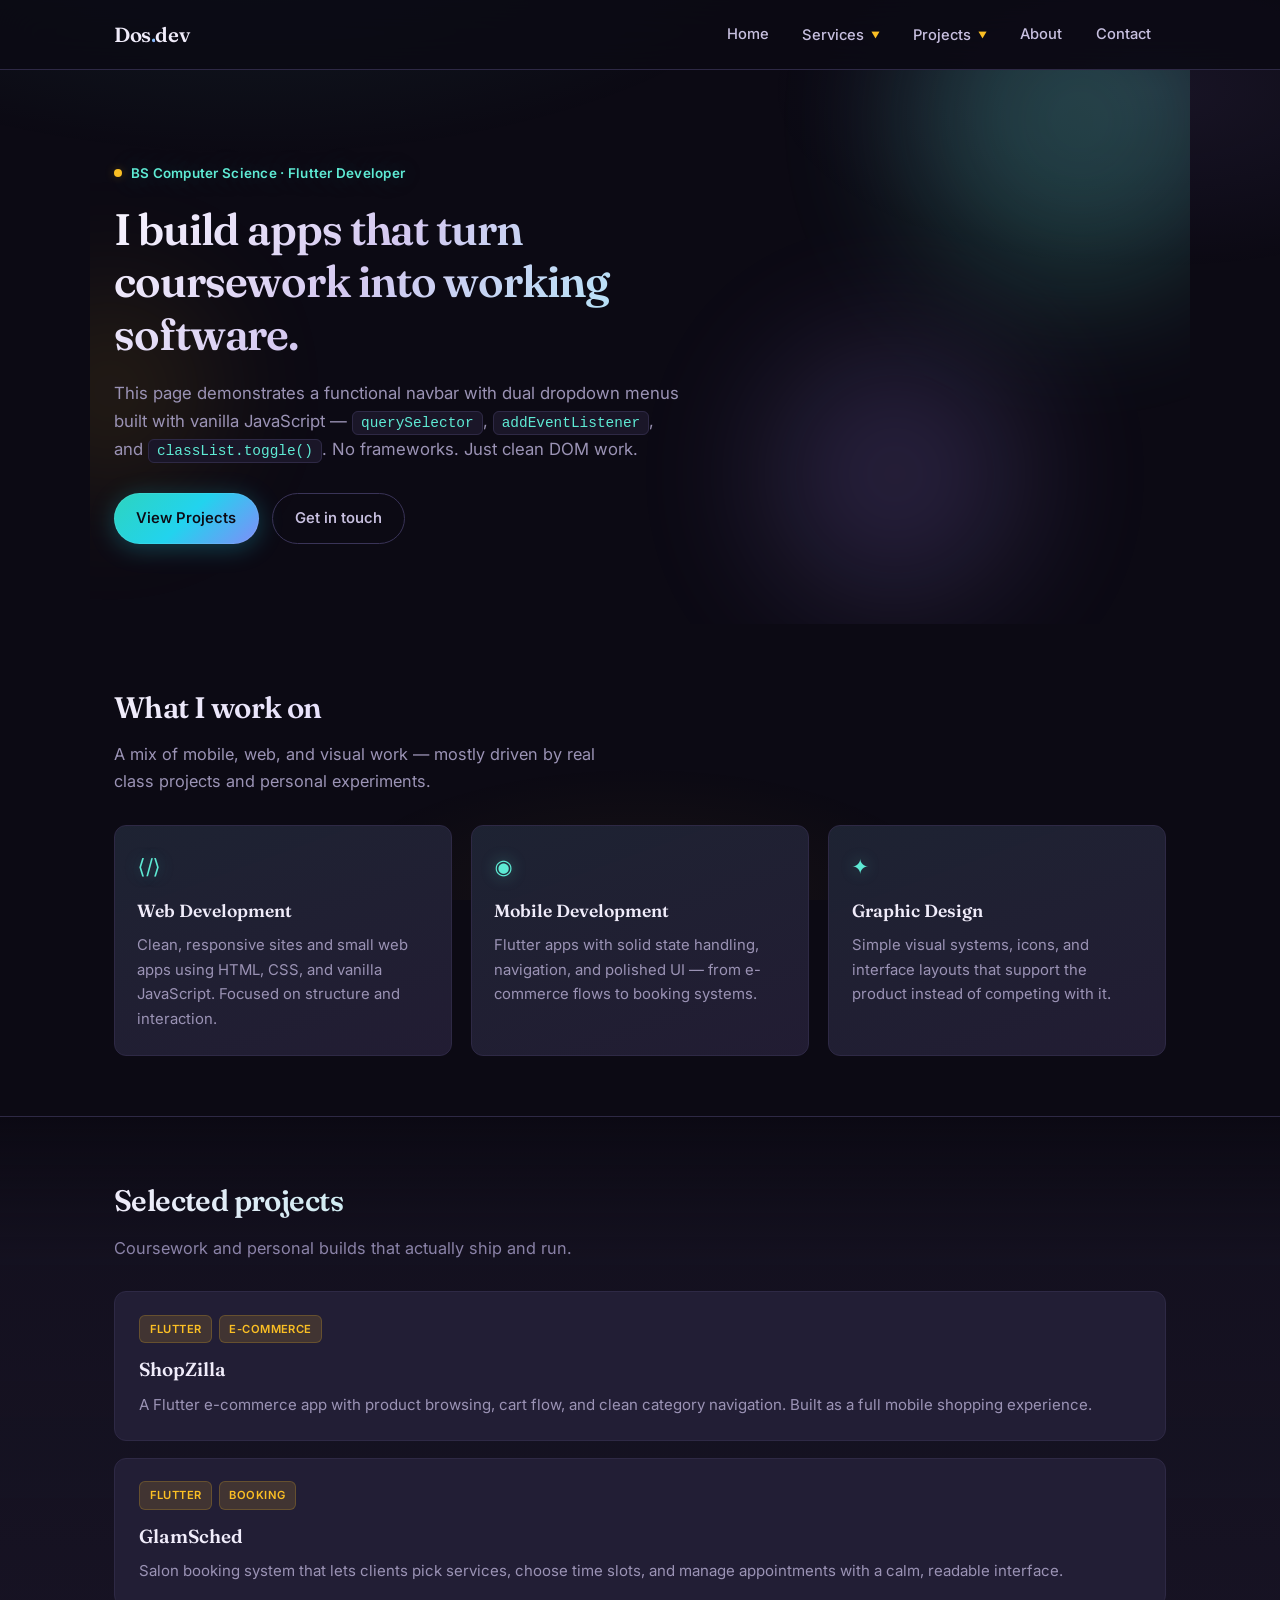
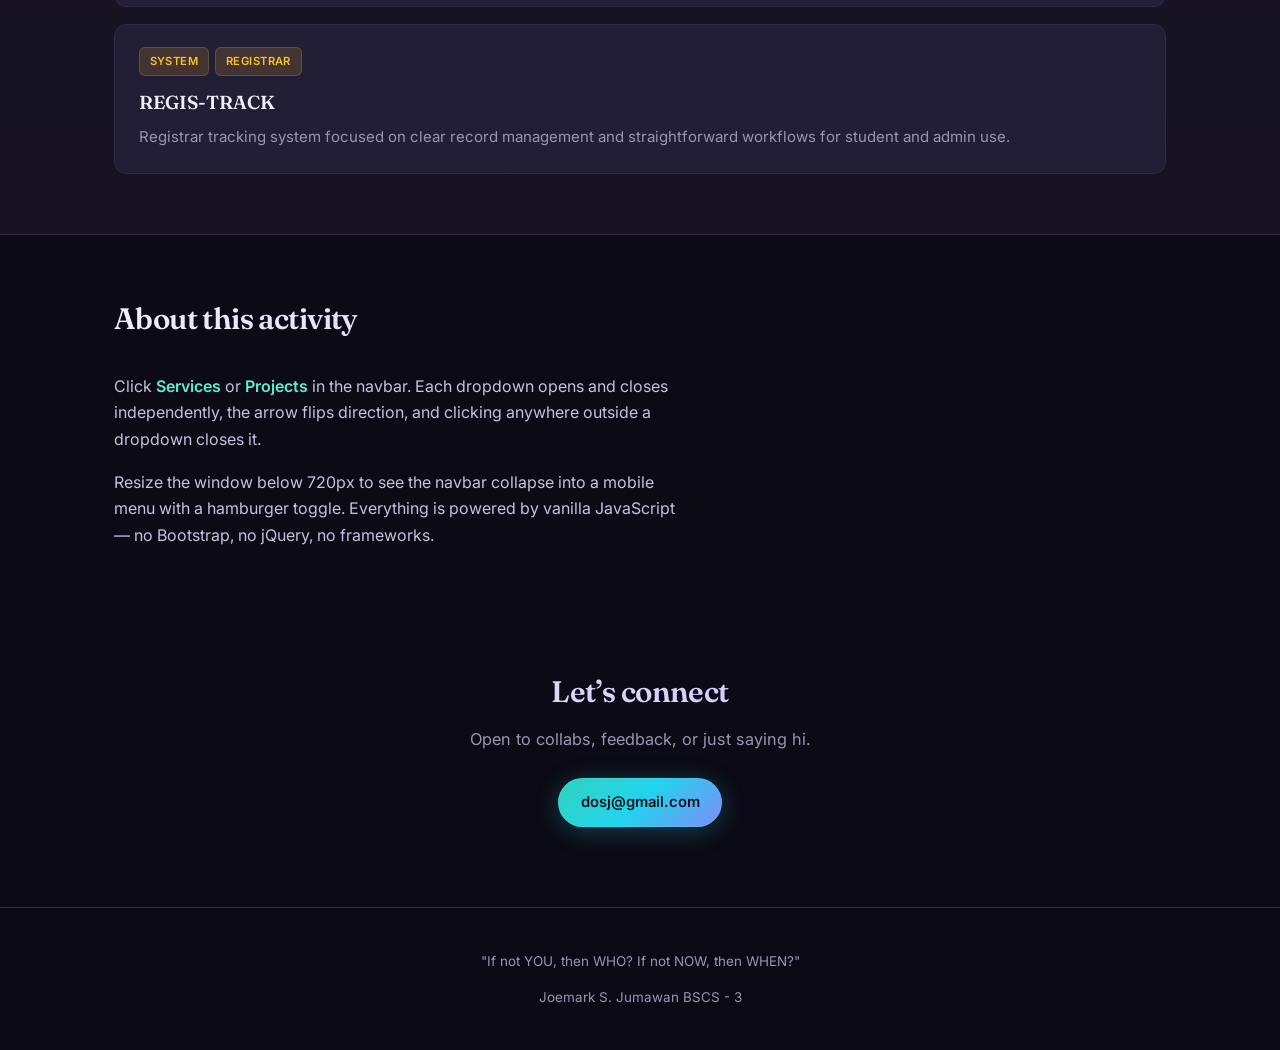
==== index.html @ f6618070 "Add files via upload" ====
<!DOCTYPE html>
<html lang="en">
<head>
  <meta charset="UTF-8" />
  <meta name="viewport" content="width=device-width, initial-scale=1.0" />
  <title>Dos Jumawan — Portfolio</title>
  <link rel="preconnect" href="https://fonts.googleapis.com" />
  <link rel="preconnect" href="https://fonts.gstatic.com" crossorigin />
  <link href="https://fonts.googleapis.com/css2?family=Fraunces:opsz,wght@9..144,500;9..144,600;9..144,700&family=Inter:wght@400;500;600&display=swap" rel="stylesheet" />
  <link rel="stylesheet" href="style.css" />
</head>
<body>
  <div class="bg-glow" aria-hidden="true"></div>

  <header class="site-header">
    <nav class="navbar" id="navbar">
      <a href="#home" class="brand">Dos<span class="brand-dot">.</span>dev</a>

      <button class="menu-toggle" id="menuToggle" aria-label="Toggle navigation" aria-expanded="false">
        <span></span>
        <span></span>
        <span></span>
      </button>

      <ul class="nav-list" id="navList">
        <li class="nav-item"><a href="#home">Home</a></li>

        <li class="dropdown">
          <button id="servicesBtn" class="dropdown-toggle" aria-haspopup="true" aria-expanded="false">
            Services <span class="arrow" aria-hidden="true">▼</span>
          </button>
          <ul id="servicesMenu" class="dropdown-menu">
            <li><a href="#web-dev">Web Development</a></li>
            <li><a href="#mobile-dev">Mobile Development</a></li>
            <li><a href="#design">Graphic Design</a></li>
          </ul>
        </li>

        <li class="dropdown">
          <button id="projectsBtn" class="dropdown-toggle" aria-haspopup="true" aria-expanded="false">
            Projects <span class="arrow" aria-hidden="true">▼</span>
          </button>
          <ul id="projectsMenu" class="dropdown-menu">
            <li><a href="#shopzilla">ShopZilla — Flutter E-commerce</a></li>
            <li><a href="#glamsched">GlamSched — Salon Booking</a></li>
            <li><a href="#regis-track">REGIS-TRACK — Registrar System</a></li>
          </ul>
        </li>

        <li class="nav-item"><a href="#about">About</a></li>
        <li class="nav-item"><a href="#contact">Contact</a></li>
      </ul>
    </nav>
  </header>

  <main>
    <section id="home" class="hero">
      <div class="hero-inner">
        <p class="eyebrow">BS Computer Science · Flutter Developer</p>
        <h1>I build apps that turn coursework into working software.</h1>
        <p class="hero-sub">
          This page demonstrates a functional navbar with dual dropdown menus built with
          vanilla JavaScript — <code>querySelector</code>, <code>addEventListener</code>,
          and <code>classList.toggle()</code>. No frameworks. Just clean DOM work.
        </p>
        <div class="hero-actions">
          <a href="#projects" class="btn btn-primary">View Projects</a>
          <a href="#contact" class="btn btn-ghost">Get in touch</a>
        </div>
      </div>
      <div class="hero-orbs" aria-hidden="true">
        <div class="orb orb-1"></div>
        <div class="orb orb-2"></div>
        <div class="orb orb-3"></div>
      </div>
    </section>

    <section id="services" class="section">
      <div class="section-header">
        <h2>What I work on</h2>
        <p class="section-lead">A mix of mobile, web, and visual work — mostly driven by real class projects and personal experiments.</p>
      </div>
      <div class="cards">
        <article class="card" id="web-dev">
          <div class="card-icon">⟨/⟩</div>
          <h3>Web Development</h3>
          <p>Clean, responsive sites and small web apps using HTML, CSS, and vanilla JavaScript. Focused on structure and interaction.</p>
        </article>
        <article class="card" id="mobile-dev">
          <div class="card-icon">◉</div>
          <h3>Mobile Development</h3>
          <p>Flutter apps with solid state handling, navigation, and polished UI — from e-commerce flows to booking systems.</p>
        </article>
        <article class="card" id="design">
          <div class="card-icon">✦</div>
          <h3>Graphic Design</h3>
          <p>Simple visual systems, icons, and interface layouts that support the product instead of competing with it.</p>
        </article>
      </div>
    </section>

    <section id="projects" class="section section-alt">
      <div class="section-header">
        <h2>Selected projects</h2>
        <p class="section-lead">Coursework and personal builds that actually ship and run.</p>
      </div>
      <div class="project-list">
        <article class="project" id="shopzilla">
          <div class="project-meta">
            <span class="tag">Flutter</span>
            <span class="tag">E-commerce</span>
          </div>
          <h3>ShopZilla</h3>
          <p>A Flutter e-commerce app with product browsing, cart flow, and clean category navigation. Built as a full mobile shopping experience.</p>
        </article>
        <article class="project" id="glamsched">
          <div class="project-meta">
            <span class="tag">Flutter</span>
            <span class="tag">Booking</span>
          </div>
          <h3>GlamSched</h3>
          <p>Salon booking system that lets clients pick services, choose time slots, and manage appointments with a calm, readable interface.</p>
        </article>
        <article class="project" id="regis-track">
          <div class="project-meta">
            <span class="tag">System</span>
            <span class="tag">Registrar</span>
          </div>
          <h3>REGIS-TRACK</h3>
          <p>Registrar tracking system focused on clear record management and straightforward workflows for student and admin use.</p>
        </article>
      </div>
    </section>

    <section id="about" class="section">
      <div class="section-header">
        <h2>About this activity</h2>
      </div>
      <div class="about-content">
        <p>
          Click <strong>Services</strong> or <strong>Projects</strong> in the navbar.
          Each dropdown opens and closes independently, the arrow flips direction,
          and clicking anywhere outside a dropdown closes it.
        </p>
        <p>
          Resize the window below 720px to see the navbar collapse into a mobile menu
          with a hamburger toggle. Everything is powered by vanilla JavaScript —
          no Bootstrap, no jQuery, no frameworks.
        </p>
      </div>
    </section>

    <section id="contact" class="section contact">
      <div class="section-header">
        <h2>Let’s connect</h2>
        <p class="section-lead">Open to collabs, feedback, or just saying hi.</p>
      </div>
      <a href="mailto:dosj@gmail.com" class="btn btn-primary">dosj@gmail.com</a>
    </section>
  </main>

  <footer class="site-footer">
    <p>"If not YOU, then WHO? If not NOW, then WHEN?"</p>
    <p>Joemark S. Jumawan BSCS - 3</p>
  </footer>

  <script src="script.js"></script>
</body>
</html>
---- style.css ----
:root {
  /* Soft neon palette — rich but never harsh */
  --bg: #0c0a14;
  --bg-elevated: #13101f;
  --surface: #1a1628;
  --surface-2: #221e35;
  --border: #2e2945;
  --border-soft: #3a3458;

  --ink: #f0ecfa;
  --ink-soft: #c8c0e0;
  --muted: #9b93b5;

  --neon-cyan: #5eead4;
  --neon-cyan-dim: rgba(94, 234, 212, 0.15);
  --neon-cyan-glow: rgba(94, 234, 212, 0.35);

  --neon-violet: #a78bfa;
  --neon-violet-dim: rgba(167, 139, 250, 0.18);
  --neon-violet-glow: rgba(167, 139, 250, 0.3);

  --neon-amber: #fbbf24;
  --neon-amber-dim: rgba(251, 191, 36, 0.14);
  --neon-amber-glow: rgba(251, 191, 36, 0.28);

  --gradient-primary: linear-gradient(135deg, #5eead4 0%, #67e8f9 45%, #a78bfa 100%);
  --gradient-btn: linear-gradient(135deg, #2dd4bf 0%, #22d3ee 50%, #818cf8 100%);
  --gradient-card: linear-gradient(160deg, rgba(94, 234, 212, 0.06) 0%, rgba(167, 139, 250, 0.05) 100%);

  --radius: 12px;
  --radius-pill: 999px;
  --shadow: 0 8px 32px rgba(0, 0, 0, 0.35);
}

*,
*::before,
*::after {
  box-sizing: border-box;
}

html {
  scroll-behavior: smooth;
  scroll-padding-top: 5.5rem; /* keeps targets below sticky navbar */
}

body {
  margin: 0;
  font-family: "Inter", system-ui, sans-serif;
  color: var(--ink);
  background: var(--bg);
  line-height: 1.65;
  -webkit-font-smoothing: antialiased;
  min-height: 100vh;
  position: relative;
}


/* Offset for sticky header when jumping to anchors */
section[id],
.project[id],
.card[id],
#home, #about, #contact, #services, #projects {
  scroll-margin-top: 5.5rem;
}

/* Soft ambient background glow */
.bg-glow {
  position: fixed;
  inset: 0;
  pointer-events: none;
  z-index: -1;
  background:
    radial-gradient(ellipse 80% 50% at 20% -10%, rgba(94, 234, 212, 0.09) 0%, transparent 55%),
    radial-gradient(ellipse 60% 40% at 90% 10%, rgba(167, 139, 250, 0.08) 0%, transparent 50%),
    radial-gradient(ellipse 50% 30% at 50% 100%, rgba(251, 191, 36, 0.05) 0%, transparent 50%);
}

h1, h2, h3, .brand {
  font-family: "Fraunces", Georgia, serif;
  font-optical-sizing: auto;
}

a {
  color: inherit;
  text-decoration: none;
}

ul {
  list-style: none;
  margin: 0;
  padding: 0;
}

/* ---------- Header / Navbar ---------- */
.site-header {
  background: rgba(12, 10, 20, 0.82);
  backdrop-filter: blur(18px);
  -webkit-backdrop-filter: blur(18px);
  position: sticky;
  top: 0;
  z-index: 100;
  border-bottom: 1px solid var(--border);
}

.navbar {
  max-width: 1100px;
  margin: 0 auto;
  padding: 0.85rem 1.5rem;
  display: flex;
  align-items: center;
  justify-content: space-between;
  position: relative;
}

.brand {
  color: var(--ink);
  font-weight: 600;
  font-size: 1.28rem;
  letter-spacing: -0.02em;
  transition: text-shadow 0.2s ease, color 0.2s ease;
}

.brand:hover {
  color: #fff;
  text-shadow: 0 0 20px var(--neon-cyan-glow);
}

.brand-dot {
  background: var(--gradient-primary);
  -webkit-background-clip: text;
  -webkit-text-fill-color: transparent;
  background-clip: text;
}

.nav-list {
  display: flex;
  align-items: center;
  gap: 0.2rem;
}

.nav-item > a,
.dropdown-toggle {
  display: inline-flex;
  align-items: center;
  gap: 0.4rem;
  color: var(--ink-soft);
  padding: 0.55rem 0.95rem;
  border-radius: var(--radius-pill);
  font-size: 0.92rem;
  font-weight: 500;
  background: none;
  border: none;
  cursor: pointer;
  font-family: inherit;
  transition: background 0.18s ease, color 0.18s ease, box-shadow 0.18s ease;
}

.nav-item > a:hover,
.dropdown-toggle:hover {
  background: var(--neon-cyan-dim);
  color: var(--neon-cyan);
}

.dropdown-toggle[aria-expanded="true"] {
  background: var(--neon-violet-dim);
  color: var(--neon-violet);
  box-shadow: 0 0 16px rgba(167, 139, 250, 0.12);
}

.arrow {
  font-size: 0.55rem;
  transition: transform 0.22s ease, color 0.18s ease;
  color: var(--neon-amber);
  display: inline-block;
}

/* ---------- Dropdown ---------- */
.dropdown {
  position: relative;
}

.dropdown-menu {
  display: none;
  position: absolute;
  top: calc(100% + 10px);
  left: 0;
  min-width: 260px;
  background: var(--surface);
  border: 1px solid var(--border-soft);
  border-radius: var(--radius);
  box-shadow: var(--shadow), 0 0 30px rgba(94, 234, 212, 0.06);
  padding: 0.45rem;
  z-index: 50;
}

.dropdown-menu.show {
  display: block;
  animation: dropIn 0.2s ease;
}

@keyframes dropIn {
  from {
    opacity: 0;
    transform: translateY(-8px);
  }
  to {
    opacity: 1;
    transform: translateY(0);
  }
}

.dropdown-menu li a {
  display: block;
  padding: 0.7rem 0.9rem;
  border-radius: 8px;
  color: var(--ink-soft);
  font-size: 0.91rem;
  border-left: 3px solid transparent;
  transition: border-color 0.15s ease, background 0.15s ease, color 0.15s ease;
}

.dropdown-menu li a:hover {
  background: var(--neon-cyan-dim);
  border-left-color: var(--neon-cyan);
  color: var(--neon-cyan);
}

/* ---------- Mobile toggle ---------- */
.menu-toggle {
  display: none;
  flex-direction: column;
  justify-content: center;
  gap: 5px;
  width: 36px;
  height: 36px;
  background: none;
  border: none;
  cursor: pointer;
  padding: 0;
}

.menu-toggle span {
  display: block;
  height: 2px;
  width: 22px;
  margin: 0 auto;
  background: var(--ink);
  border-radius: 2px;
  transition: transform 0.2s ease, opacity 0.2s ease, background 0.2s ease;
}

.menu-toggle.open span {
  background: var(--neon-cyan);
}

.menu-toggle.open span:nth-child(1) {
  transform: translateY(7px) rotate(45deg);
}

.menu-toggle.open span:nth-child(2) {
  opacity: 0;
}

.menu-toggle.open span:nth-child(3) {
  transform: translateY(-7px) rotate(-45deg);
}

/* ---------- Hero ---------- */
.hero {
  position: relative;
  max-width: 1100px;
  margin: 0 auto;
  padding: 5.5rem 1.5rem 5rem;
  overflow: hidden;
}

.hero-inner {
  position: relative;
  z-index: 2;
  max-width: 640px;
}

.hero-orbs {
  position: absolute;
  inset: 0;
  pointer-events: none;
  overflow: hidden;
}

.orb {
  position: absolute;
  border-radius: 50%;
  filter: blur(70px);
  opacity: 0.55;
}

.orb-1 {
  width: 340px;
  height: 340px;
  background: var(--neon-cyan);
  top: -120px;
  right: -60px;
  opacity: 0.22;
}

.orb-2 {
  width: 260px;
  height: 260px;
  background: var(--neon-violet);
  bottom: 20px;
  right: 15%;
  opacity: 0.18;
}

.orb-3 {
  width: 200px;
  height: 200px;
  background: var(--neon-amber);
  top: 40%;
  left: -80px;
  opacity: 0.12;
}

.eyebrow {
  display: inline-flex;
  align-items: center;
  gap: 0.55rem;
  color: var(--neon-cyan);
  font-weight: 600;
  font-size: 0.84rem;
  letter-spacing: 0.02em;
  margin: 0 0 1.15rem;
  text-shadow: 0 0 24px var(--neon-cyan-glow);
}

.eyebrow::before {
  content: "";
  width: 8px;
  height: 8px;
  border-radius: 50%;
  background: var(--neon-amber);
  box-shadow: 0 0 10px var(--neon-amber-glow);
  flex-shrink: 0;
}

.hero h1 {
  font-size: clamp(2.05rem, 4.6vw, 2.75rem);
  font-weight: 600;
  line-height: 1.2;
  letter-spacing: -0.025em;
  margin: 0 0 1.2rem;
  background: linear-gradient(135deg, #f8f5ff 0%, #d4c8f0 40%, #a5f3fc 100%);
  -webkit-background-clip: text;
  -webkit-text-fill-color: transparent;
  background-clip: text;
}

.hero-sub {
  color: var(--muted);
  font-size: 1.05rem;
  max-width: 52ch;
  margin: 0 0 1.85rem;
}

.hero-sub code {
  background: var(--surface);
  color: var(--neon-cyan);
  padding: 0.18rem 0.5rem;
  border-radius: 6px;
  font-size: 0.86em;
  font-family: ui-monospace, "SF Mono", Menlo, monospace;
  border: 1px solid var(--border);
}

.hero-actions {
  display: flex;
  flex-wrap: wrap;
  gap: 0.8rem;
}

.btn {
  display: inline-flex;
  align-items: center;
  justify-content: center;
  padding: 0.75rem 1.4rem;
  font-size: 0.93rem;
  font-weight: 560;
  border-radius: var(--radius-pill);
  transition: transform 0.18s ease, box-shadow 0.18s ease, filter 0.18s ease;
}

.btn-primary {
  background: var(--gradient-btn);
  color: #0c0a14;
  box-shadow: 0 4px 24px rgba(34, 211, 238, 0.28), 0 0 0 1px rgba(255, 255, 255, 0.08) inset;
}

.btn-primary:hover {
  transform: translateY(-2px);
  box-shadow: 0 8px 32px rgba(34, 211, 238, 0.38), 0 0 0 1px rgba(255, 255, 255, 0.12) inset;
  filter: brightness(1.05);
}

.btn-ghost {
  background: transparent;
  color: var(--ink-soft);
  border: 1.5px solid var(--border-soft);
}

.btn-ghost:hover {
  border-color: var(--neon-cyan);
  color: var(--neon-cyan);
  background: var(--neon-cyan-dim);
  box-shadow: 0 0 20px rgba(94, 234, 212, 0.1);
}

/* ---------- Sections ---------- */
.section {
  max-width: 1100px;
  margin: 0 auto;
  padding: 3.75rem 1.5rem;
}

.section-header {
  margin-bottom: 1.85rem;
}

.section-header h2 {
  font-size: clamp(1.5rem, 2.6vw, 1.85rem);
  font-weight: 600;
  letter-spacing: -0.02em;
  margin: 0 0 0.55rem;
  background: linear-gradient(90deg, #f0ecfa, #c4b5fd);
  -webkit-background-clip: text;
  -webkit-text-fill-color: transparent;
  background-clip: text;
}

.section-lead {
  color: var(--muted);
  font-size: 1.02rem;
  max-width: 52ch;
  margin: 0;
}

/* Cards */
.cards {
  display: grid;
  grid-template-columns: repeat(auto-fit, minmax(250px, 1fr));
  gap: 1.2rem;
}

.card {
  background: var(--gradient-card), var(--surface);
  border: 1px solid var(--border);
  border-radius: var(--radius);
  padding: 1.5rem 1.4rem;
  transition: border-color 0.22s ease, box-shadow 0.22s ease, transform 0.22s ease;
}

.card:hover {
  border-color: rgba(94, 234, 212, 0.35);
  box-shadow: var(--shadow), 0 0 28px rgba(94, 234, 212, 0.08);
  transform: translateY(-3px);
}

.card-icon {
  font-size: 1.3rem;
  color: var(--neon-cyan);
  margin-bottom: 0.75rem;
  text-shadow: 0 0 16px var(--neon-cyan-glow);
}

.card h3 {
  font-size: 1.1rem;
  font-weight: 600;
  margin: 0 0 0.5rem;
  color: var(--ink);
}

.card p {
  margin: 0;
  font-size: 0.93rem;
  color: var(--muted);
}

/* Projects section */
.section-alt {
  background: linear-gradient(180deg, transparent 0%, rgba(26, 22, 40, 0.6) 20%, rgba(26, 22, 40, 0.85) 100%);
  max-width: none;
  padding-left: 0;
  padding-right: 0;
  border-top: 1px solid var(--border);
  border-bottom: 1px solid var(--border);
}

.section-alt .section-header,
.section-alt .project-list {
  max-width: 1100px;
  margin-left: auto;
  margin-right: auto;
  padding-left: 1.5rem;
  padding-right: 1.5rem;
}

.section-alt .section-header h2 {
  background: linear-gradient(90deg, #f0ecfa, #5eead4);
  -webkit-background-clip: text;
  -webkit-text-fill-color: transparent;
  background-clip: text;
}

.section-alt .section-lead {
  color: #8b83a8;
}

.project-list {
  display: grid;
  gap: 1.05rem;
}

.project {
  background: var(--surface-2);
  border: 1px solid var(--border);
  border-radius: var(--radius);
  padding: 1.4rem 1.5rem;
  transition: border-color 0.22s ease, box-shadow 0.22s ease, background 0.22s ease;
}

.project:hover {
  border-color: rgba(167, 139, 250, 0.4);
  background: #27223c;
  box-shadow: 0 0 28px rgba(167, 139, 250, 0.08);
}

.project-meta {
  display: flex;
  flex-wrap: wrap;
  gap: 0.4rem;
  margin-bottom: 0.7rem;
}

.tag {
  font-size: 0.7rem;
  font-weight: 600;
  letter-spacing: 0.04em;
  text-transform: uppercase;
  color: var(--neon-amber);
  background: var(--neon-amber-dim);
  padding: 0.25rem 0.6rem;
  border-radius: 6px;
  border: 1px solid rgba(251, 191, 36, 0.2);
}

.project h3 {
  font-size: 1.18rem;
  font-weight: 600;
  color: var(--ink);
  margin: 0 0 0.45rem;
}

.project p {
  margin: 0;
  font-size: 0.94rem;
  color: var(--muted);
}

/* About */
.about-content {
  max-width: 58ch;
}

.about-content p {
  color: var(--ink-soft);
  margin: 0 0 1.05rem;
}

.about-content p:last-child {
  margin-bottom: 0;
}

.about-content strong {
  color: var(--neon-cyan);
  font-weight: 600;
}

/* Contact */
.contact {
  text-align: center;
  padding-bottom: 5rem;
}

.contact .section-header {
  margin-bottom: 1.6rem;
}

.contact .section-lead {
  margin-left: auto;
  margin-right: auto;
}

/* Footer */
.site-footer {
  text-align: center;
  padding: 1.8rem 1.5rem;
  color: var(--muted);
  font-size: 0.84rem;
  border-top: 1px solid var(--border);
  background: rgba(12, 10, 20, 0.6);
}

/* ---------- Responsive ---------- */
@media (max-width: 720px) {
  .menu-toggle {
    display: flex;
  }

  .nav-list {
    display: none;
    flex-direction: column;
    align-items: stretch;
    position: absolute;
    top: 100%;
    left: 0;
    right: 0;
    background: rgba(19, 16, 31, 0.97);
    backdrop-filter: blur(16px);
    padding: 0.55rem 1rem 1.15rem;
    gap: 0.15rem;
    border-bottom: 1px solid var(--border);
    box-shadow: 0 16px 40px rgba(0, 0, 0, 0.4);
  }

  .nav-list.open {
    display: flex;
  }

  .nav-item > a,
  .dropdown-toggle {
    width: 100%;
    justify-content: space-between;
    border-radius: 9px;
    padding: 0.75rem 1rem;
  }

  .dropdown-menu {
    position: static;
    box-shadow: none;
    border: 1px solid var(--border);
    background: var(--surface-2);
    margin-top: 0.25rem;
    margin-bottom: 0.25rem;
    min-width: 0;
  }

  .dropdown-menu li a {
    color: var(--ink-soft);
  }

  .dropdown-menu li a:hover {
    background: var(--neon-cyan-dim);
    border-left-color: var(--neon-cyan);
    color: var(--neon-cyan);
  }

  .hero {
    padding-top: 4rem;
  }

  .hero h1 {
    font-size: 1.9rem;
  }

  .orb-1 {
    width: 220px;
    height: 220px;
    opacity: 0.18;
  }
}
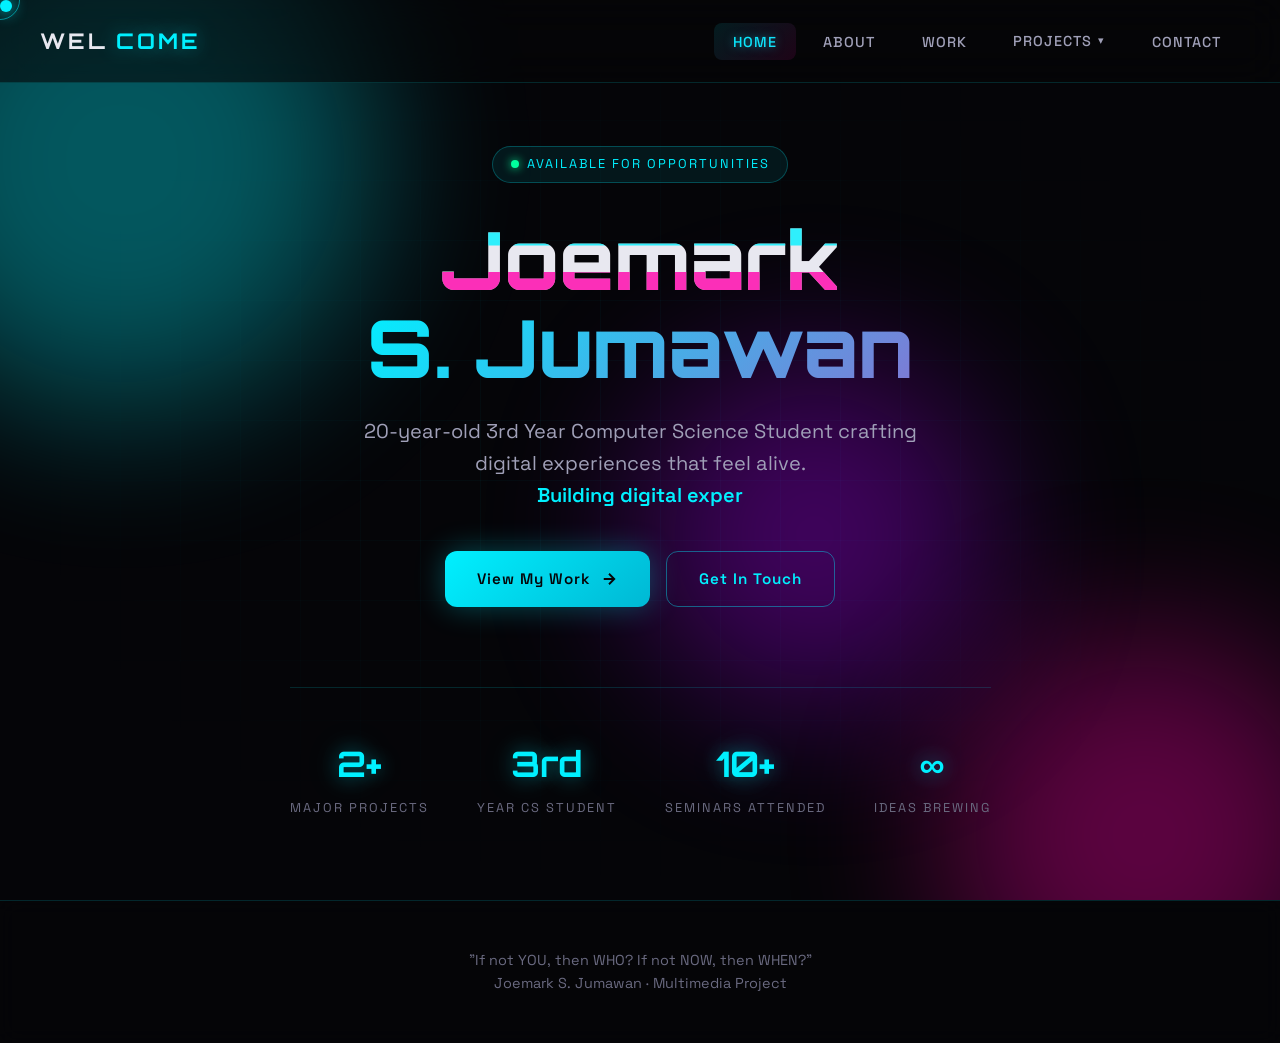
==== commit f1cdc7f3: "Add files via upload" ====
--- a/index.html
+++ b/index.html
@@ -1,167 +1,117 @@
 <!DOCTYPE html>
 <html lang="en">
 <head>
-  <meta charset="UTF-8" />
-  <meta name="viewport" content="width=device-width, initial-scale=1.0" />
-  <title>Dos Jumawan — Portfolio</title>
-  <link rel="preconnect" href="https://fonts.googleapis.com" />
-  <link rel="preconnect" href="https://fonts.gstatic.com" crossorigin />
-  <link href="https://fonts.googleapis.com/css2?family=Fraunces:opsz,wght@9..144,500;9..144,600;9..144,700&family=Inter:wght@400;500;600&display=swap" rel="stylesheet" />
-  <link rel="stylesheet" href="style.css" />
+  <script>
+    /* Hide OS cursor ASAP (runs before paint) */
+    (function () {
+      try {
+        document.documentElement.style.setProperty('cursor', 'none', 'important');
+      } catch (e) {}
+    })();
+  </script>
+  <style id="hide-os-cursor">
+    html, body, *, *::before, *::after,
+    a, a:hover, a:active, a:focus,
+    button, button:hover, .btn, .logo, .nav-links a, .footer a, .project-link {
+      cursor: none !important;
+      cursor: url("images/blank.png") 0 0, none !important;
+    }
+    @media (max-width: 600px) {
+      html, body, *, a, button { cursor: auto !important; }
+    }
+  </style>
+
+  <meta charset="UTF-8">
+  <meta name="viewport" content="width=device-width, initial-scale=1.0">
+  <title>Joemark S. Jumawan | Portfolio</title>
+  <link rel="preconnect" href="https://fonts.googleapis.com">
+  <link rel="preconnect" href="https://fonts.gstatic.com" crossorigin>
+  <link href="https://fonts.googleapis.com/css2?family=Orbitron:wght@500;700;800&family=Space+Grotesk:wght@400;500;600;700&display=swap" rel="stylesheet">
+  <link rel="stylesheet" href="styles.css">
 </head>
 <body>
-  <div class="bg-glow" aria-hidden="true"></div>
+  <div class="cursor"></div>
+  <div class="cursor-follower"></div>
+  <div class="page-transition"></div>
 
-  <header class="site-header">
-    <nav class="navbar" id="navbar">
-      <a href="#home" class="brand">Dos<span class="brand-dot">.</span>dev</a>
+  <div class="bg-grid"></div>
+  <div class="bg-orbs">
+    <div class="orb orb-1"></div>
+    <div class="orb orb-2"></div>
+    <div class="orb orb-3"></div>
+  </div>
 
-      <button class="menu-toggle" id="menuToggle" aria-label="Toggle navigation" aria-expanded="false">
-        <span></span>
-        <span></span>
-        <span></span>
-      </button>
-
-      <ul class="nav-list" id="navList">
-        <li class="nav-item"><a href="#home">Home</a></li>
-
-        <li class="dropdown">
-          <button id="servicesBtn" class="dropdown-toggle" aria-haspopup="true" aria-expanded="false">
-            Services <span class="arrow" aria-hidden="true">▼</span>
-          </button>
-          <ul id="servicesMenu" class="dropdown-menu">
-            <li><a href="#web-dev">Web Development</a></li>
-            <li><a href="#mobile-dev">Mobile Development</a></li>
-            <li><a href="#design">Graphic Design</a></li>
-          </ul>
-        </li>
-
-        <li class="dropdown">
-          <button id="projectsBtn" class="dropdown-toggle" aria-haspopup="true" aria-expanded="false">
-            Projects <span class="arrow" aria-hidden="true">▼</span>
-          </button>
-          <ul id="projectsMenu" class="dropdown-menu">
-            <li><a href="#shopzilla">ShopZilla — Flutter E-commerce</a></li>
-            <li><a href="#glamsched">GlamSched — Salon Booking</a></li>
-            <li><a href="#regis-track">REGIS-TRACK — Registrar System</a></li>
-          </ul>
-        </li>
-
-        <li class="nav-item"><a href="#about">About</a></li>
-        <li class="nav-item"><a href="#contact">Contact</a></li>
-      </ul>
-    </nav>
-  </header>
+  <nav class="nav">
+    <a href="index.html" class="logo">WEL<span>COME</span></a>
+    <button class="menu-toggle" aria-label="Menu">
+      <span></span><span></span><span></span>
+    </button>
+    <ul class="nav-links">
+      <li><a href="index.html" class="active">Home</a></li>
+      <li><a href="about.html">About</a></li>
+      <li><a href="work.html">Work</a></li>
+      <li class="dropdown">
+        <button type="button" id="dropdownBtn" class="dropdown-btn" aria-haspopup="true" aria-expanded="false">
+          Projects <span class="dropdown-arrow" aria-hidden="true">▾</span>
+        </button>
+        <ul id="dropdownMenu" class="dropdown-menu">
+          <li><a href="shopzilla.html">Shopzilla</a></li>
+          <li><a href="registrack.html">RegisTrack</a></li>
+          <li><a href="work.html">All Projects</a></li>
+        </ul>
+      </li>
+      <li><a href="contact.html">Contact</a></li>
+    </ul>
+  </nav>
 
   <main>
-    <section id="home" class="hero">
-      <div class="hero-inner">
-        <p class="eyebrow">BS Computer Science · Flutter Developer</p>
-        <h1>I build apps that turn coursework into working software.</h1>
-        <p class="hero-sub">
-          This page demonstrates a functional navbar with dual dropdown menus built with
-          vanilla JavaScript — <code>querySelector</code>, <code>addEventListener</code>,
-          and <code>classList.toggle()</code>. No frameworks. Just clean DOM work.
+    <section class="hero">
+      <div class="hero-content">
+        <div class="hero-badge">
+          <span class="dot"></span>
+          Available for opportunities
+        </div>
+        <h1>
+          <span class="glitch" data-text="Joemark">Joemark</span><br>
+          <span class="highlight">S. Jumawan</span>
+        </h1>
+        <p class="hero-subtitle">
+          20-year-old 3rd Year Computer Science Student crafting digital experiences that feel alive. 
+          <br><span class="typewriter" style="color: var(--neon-cyan); font-weight: 600;"></span>
         </p>
-        <div class="hero-actions">
-          <a href="#projects" class="btn btn-primary">View Projects</a>
-          <a href="#contact" class="btn btn-ghost">Get in touch</a>
+        <div class="hero-cta">
+          <a href="work.html" class="btn btn-primary">
+            View My Work
+            <svg width="18" height="18" viewBox="0 0 24 24" fill="none" stroke="currentColor" stroke-width="2.5"><path d="M5 12h14M12 5l7 7-7 7"/></svg>
+          </a>
+          <a href="contact.html" class="btn btn-secondary">Get In Touch</a>
+        </div>
+
+        <div class="stats-bar">
+          <div class="stat">
+            <div class="stat-number">2+</div>
+            <div class="stat-label">Major Projects</div>
+          </div>
+          <div class="stat">
+            <div class="stat-number">3rd</div>
+            <div class="stat-label">Year CS Student</div>
+          </div>
+          <div class="stat">
+            <div class="stat-number">10+</div>
+            <div class="stat-label">Seminars Attended</div>
+          </div>
+          <div class="stat">
+            <div class="stat-number">∞</div>
+            <div class="stat-label">Ideas Brewing</div>
+          </div>
         </div>
       </div>
-      <div class="hero-orbs" aria-hidden="true">
-        <div class="orb orb-1"></div>
-        <div class="orb orb-2"></div>
-        <div class="orb orb-3"></div>
-      </div>
-    </section>
-
-    <section id="services" class="section">
-      <div class="section-header">
-        <h2>What I work on</h2>
-        <p class="section-lead">A mix of mobile, web, and visual work — mostly driven by real class projects and personal experiments.</p>
-      </div>
-      <div class="cards">
-        <article class="card" id="web-dev">
-          <div class="card-icon">⟨/⟩</div>
-          <h3>Web Development</h3>
-          <p>Clean, responsive sites and small web apps using HTML, CSS, and vanilla JavaScript. Focused on structure and interaction.</p>
-        </article>
-        <article class="card" id="mobile-dev">
-          <div class="card-icon">◉</div>
-          <h3>Mobile Development</h3>
-          <p>Flutter apps with solid state handling, navigation, and polished UI — from e-commerce flows to booking systems.</p>
-        </article>
-        <article class="card" id="design">
-          <div class="card-icon">✦</div>
-          <h3>Graphic Design</h3>
-          <p>Simple visual systems, icons, and interface layouts that support the product instead of competing with it.</p>
-        </article>
-      </div>
-    </section>
-
-    <section id="projects" class="section section-alt">
-      <div class="section-header">
-        <h2>Selected projects</h2>
-        <p class="section-lead">Coursework and personal builds that actually ship and run.</p>
-      </div>
-      <div class="project-list">
-        <article class="project" id="shopzilla">
-          <div class="project-meta">
-            <span class="tag">Flutter</span>
-            <span class="tag">E-commerce</span>
-          </div>
-          <h3>ShopZilla</h3>
-          <p>A Flutter e-commerce app with product browsing, cart flow, and clean category navigation. Built as a full mobile shopping experience.</p>
-        </article>
-        <article class="project" id="glamsched">
-          <div class="project-meta">
-            <span class="tag">Flutter</span>
-            <span class="tag">Booking</span>
-          </div>
-          <h3>GlamSched</h3>
-          <p>Salon booking system that lets clients pick services, choose time slots, and manage appointments with a calm, readable interface.</p>
-        </article>
-        <article class="project" id="regis-track">
-          <div class="project-meta">
-            <span class="tag">System</span>
-            <span class="tag">Registrar</span>
-          </div>
-          <h3>REGIS-TRACK</h3>
-          <p>Registrar tracking system focused on clear record management and straightforward workflows for student and admin use.</p>
-        </article>
-      </div>
-    </section>
-
-    <section id="about" class="section">
-      <div class="section-header">
-        <h2>About this activity</h2>
-      </div>
-      <div class="about-content">
-        <p>
-          Click <strong>Services</strong> or <strong>Projects</strong> in the navbar.
-          Each dropdown opens and closes independently, the arrow flips direction,
-          and clicking anywhere outside a dropdown closes it.
-        </p>
-        <p>
-          Resize the window below 720px to see the navbar collapse into a mobile menu
-          with a hamburger toggle. Everything is powered by vanilla JavaScript —
-          no Bootstrap, no jQuery, no frameworks.
-        </p>
-      </div>
-    </section>
-
-    <section id="contact" class="section contact">
-      <div class="section-header">
-        <h2>Let’s connect</h2>
-        <p class="section-lead">Open to collabs, feedback, or just saying hi.</p>
-      </div>
-      <a href="mailto:dosj@gmail.com" class="btn btn-primary">dosj@gmail.com</a>
     </section>
   </main>
 
-  <footer class="site-footer">
-    <p>"If not YOU, then WHO? If not NOW, then WHEN?"</p>
-    <p>Joemark S. Jumawan BSCS - 3</p>
+  <footer class="footer">
+    <p class="footer-text">"If not YOU, then WHO? If not NOW, then WHEN?"</p>
+    <p class="footer-text">Joemark S. Jumawan · Multimedia Project</p>
   </footer>
 
   <script src="script.js"></script>
--- a/styles.css
+++ b/styles.css
@@ -0,0 +1,1569 @@
+/* ===== ROOT & VARIABLES ===== */
+:root {
+  --bg-primary: #050508;
+  --bg-secondary: #0a0a12;
+  --bg-card: rgba(15, 15, 25, 0.7);
+  --neon-cyan: #00f0ff;
+  --neon-magenta: #ff00aa;
+  --neon-purple: #b000ff;
+  --neon-green: #00ff9d;
+  --text-primary: #e8e8f0;
+  --text-secondary: #a0a0b8;
+  --text-muted: #6a6a80;
+  --glass-border: rgba(0, 240, 255, 0.15);
+  --glow-cyan: 0 0 20px rgba(0, 240, 255, 0.4), 0 0 40px rgba(0, 240, 255, 0.2);
+  --glow-magenta: 0 0 20px rgba(255, 0, 170, 0.4), 0 0 40px rgba(255, 0, 170, 0.2);
+  --font-display: 'Orbitron', sans-serif;
+  --font-body: 'Space Grotesk', sans-serif;
+  --transition-smooth: cubic-bezier(0.23, 1, 0.32, 1);
+}
+
+/* ===== RESET & BASE ===== */
+*, *::before, *::after {
+  margin: 0;
+  padding: 0;
+  box-sizing: border-box;
+}
+
+/* Hide OS cursor using real blank image (most reliable on Windows) */
+:root {
+  --cursor-none: url("images/blank.png") 0 0, none;
+}
+
+html {
+  scroll-behavior: smooth;
+  font-size: 16px;
+  cursor: none !important;
+  cursor: var(--cursor-none) !important;
+}
+
+body {
+  font-family: var(--font-body);
+  background: var(--bg-primary);
+  color: var(--text-primary);
+  min-height: 100vh;
+  overflow-x: hidden;
+  line-height: 1.6;
+  cursor: none !important;
+  cursor: var(--cursor-none) !important;
+}
+
+*,
+*::before,
+*::after {
+  cursor: none !important;
+  cursor: var(--cursor-none) !important;
+}
+
+.page-transition,
+.page-transition * {
+  cursor: none !important;
+  cursor: var(--cursor-none) !important;
+}
+
+/* Custom Cursor */
+.cursor {
+  position: fixed;
+  width: 12px;
+  height: 12px;
+  background: var(--neon-cyan);
+  border-radius: 50%;
+  pointer-events: none;
+  z-index: 9999;
+  transition: transform 0.15s var(--transition-smooth), width 0.2s, height 0.2s;
+  box-shadow: 0 0 15px var(--neon-cyan);
+  will-change: transform;
+}
+
+.cursor-follower {
+  position: fixed;
+  width: 40px;
+  height: 40px;
+  border: 1.5px solid rgba(0, 240, 255, 0.5);
+  border-radius: 50%;
+  pointer-events: none;
+  z-index: 9998;
+  transition: transform 0.35s var(--transition-smooth), width 0.3s, height 0.3s, border-color 0.3s;
+  will-change: transform;
+}
+
+body:hover .cursor { opacity: 1; }
+.cursor.hover {
+  transform: scale(2.5);
+  background: var(--neon-magenta);
+  box-shadow: 0 0 25px var(--neon-magenta);
+}
+.cursor-follower.hover {
+  width: 60px;
+  height: 60px;
+  border-color: var(--neon-magenta);
+}
+
+/* ===== BACKGROUND EFFECTS ===== */
+.bg-grid {
+  position: fixed;
+  inset: 0;
+  background-image: 
+    linear-gradient(rgba(0, 240, 255, 0.03) 1px, transparent 1px),
+    linear-gradient(90deg, rgba(0, 240, 255, 0.03) 1px, transparent 1px);
+  background-size: 60px 60px;
+  pointer-events: none;
+  z-index: 0;
+  mask-image: radial-gradient(ellipse at center, black 20%, transparent 70%);
+  animation: gridPulse 8s ease-in-out infinite;
+}
+
+@keyframes gridPulse {
+  0%, 100% { opacity: 0.6; }
+  50% { opacity: 1; }
+}
+
+.bg-orbs {
+  position: fixed;
+  inset: 0;
+  pointer-events: none;
+  z-index: 0;
+  overflow: hidden;
+}
+
+.orb {
+  position: absolute;
+  border-radius: 50%;
+  filter: blur(80px);
+  opacity: 0.35;
+  animation: floatOrb 20s ease-in-out infinite;
+  will-change: transform;
+}
+
+.orb-1 {
+  width: 500px;
+  height: 500px;
+  background: var(--neon-cyan);
+  top: -10%;
+  left: -10%;
+  animation-delay: 0s;
+}
+
+.orb-2 {
+  width: 400px;
+  height: 400px;
+  background: var(--neon-magenta);
+  bottom: -15%;
+  right: -5%;
+  animation-delay: -7s;
+}
+
+.orb-3 {
+  width: 350px;
+  height: 350px;
+  background: var(--neon-purple);
+  top: 40%;
+  left: 50%;
+  animation-delay: -14s;
+}
+
+@keyframes floatOrb {
+  0%, 100% { transform: translate(0, 0) scale(1); }
+  33% { transform: translate(40px, -30px) scale(1.1); }
+  66% { transform: translate(-30px, 20px) scale(0.95); }
+}
+
+/* ===== NAVIGATION ===== */
+.nav {
+  position: fixed;
+  top: 0;
+  left: 0;
+  right: 0;
+  z-index: 1000;
+  padding: 1.25rem 2.5rem;
+  display: flex;
+  justify-content: space-between;
+  align-items: center;
+  background: rgba(5, 5, 8, 0.6);
+  backdrop-filter: blur(20px);
+  border-bottom: 1px solid var(--glass-border);
+  transition: all 0.4s var(--transition-smooth);
+}
+
+.nav.scrolled {
+  padding: 0.85rem 2.5rem;
+  background: rgba(5, 5, 8, 0.85);
+  box-shadow: 0 10px 40px rgba(0, 0, 0, 0.4);
+}
+
+.logo {
+  font-family: var(--font-display);
+  font-size: 1.35rem;
+  font-weight: 700;
+  letter-spacing: 3px;
+  text-decoration: none;
+  color: var(--text-primary);
+  position: relative;
+  display: flex;
+  align-items: center;
+  gap: 0.5rem;
+  transition: text-shadow 0.3s;
+}
+
+.logo span {
+  color: var(--neon-cyan);
+  text-shadow: var(--glow-cyan);
+  transition: text-shadow 0.3s;
+}
+
+.logo:hover span {
+  text-shadow: 0 0 25px rgba(0, 240, 255, 0.8), 0 0 50px rgba(0, 240, 255, 0.4);
+}
+
+.logo::after {
+  content: '';
+  position: absolute;
+  bottom: -4px;
+  left: 0;
+  width: 0;
+  height: 2px;
+  background: linear-gradient(90deg, var(--neon-cyan), var(--neon-magenta));
+  transition: width 0.4s var(--transition-smooth);
+}
+
+.logo:hover::after {
+  width: 100%;
+}
+
+.nav-links {
+  display: flex;
+  align-items: center;
+  gap: 0.5rem;
+  list-style: none;
+}
+
+.nav-links a {
+  position: relative;
+  padding: 0.6rem 1.2rem;
+  text-decoration: none;
+  color: var(--text-secondary);
+  font-size: 0.9rem;
+  font-weight: 500;
+  letter-spacing: 1px;
+  text-transform: uppercase;
+  transition: color 0.3s;
+  overflow: hidden;
+}
+
+.nav-links a::before {
+  content: '';
+  position: absolute;
+  inset: 0;
+  background: linear-gradient(135deg, rgba(0, 240, 255, 0.1), rgba(255, 0, 170, 0.1));
+  border-radius: 8px;
+  opacity: 0;
+  transform: scale(0.8);
+  transition: all 0.35s var(--transition-smooth);
+}
+
+.nav-links a:hover::before,
+.nav-links a.active::before {
+  opacity: 1;
+  transform: scale(1);
+}
+
+.nav-links a:hover,
+.nav-links a.active {
+  color: var(--neon-cyan);
+}
+
+.nav-links a.active {
+  text-shadow: 0 0 10px rgba(0, 240, 255, 0.5);
+}
+
+/* ===== NAV DROPDOWN ===== */
+.dropdown {
+  position: relative;
+}
+
+.dropdown-btn {
+  position: relative;
+  display: flex;
+  align-items: center;
+  gap: 0.4rem;
+  padding: 0.6rem 1.2rem;
+  margin: 0;
+  background: none;
+  border: none;
+  font: inherit;
+  text-decoration: none;
+  color: var(--text-secondary);
+  font-size: 0.9rem;
+  font-weight: 500;
+  letter-spacing: 1px;
+  text-transform: uppercase;
+  cursor: none;
+  overflow: hidden;
+  transition: color 0.3s;
+}
+
+.dropdown-btn::before {
+  content: '';
+  position: absolute;
+  inset: 0;
+  background: linear-gradient(135deg, rgba(0, 240, 255, 0.1), rgba(255, 0, 170, 0.1));
+  border-radius: 8px;
+  opacity: 0;
+  transform: scale(0.8);
+  transition: all 0.35s var(--transition-smooth);
+}
+
+.dropdown-btn:hover::before,
+.dropdown-btn.active::before {
+  opacity: 1;
+  transform: scale(1);
+}
+
+.dropdown-btn:hover,
+.dropdown-btn.active {
+  color: var(--neon-cyan);
+}
+
+.dropdown-arrow {
+  position: relative;
+  font-size: 0.7rem;
+  transition: transform 0.3s var(--transition-smooth);
+}
+
+.dropdown-btn.active .dropdown-arrow {
+  transform: rotate(180deg);
+}
+
+.dropdown-menu {
+  display: none;
+  position: absolute;
+  top: calc(100% + 0.6rem);
+  left: 0;
+  min-width: 190px;
+  list-style: none;
+  margin: 0;
+  padding: 0.5rem;
+  background: rgba(8, 8, 16, 0.95);
+  border: 1px solid var(--glass-border);
+  border-radius: 14px;
+  backdrop-filter: blur(20px);
+  box-shadow: 0 15px 40px rgba(0, 0, 0, 0.35), 0 0 20px rgba(0, 240, 255, 0.08);
+  z-index: 1002;
+}
+
+.dropdown-menu.show {
+  display: block;
+}
+
+.dropdown-menu li {
+  list-style: none;
+}
+
+.dropdown-menu a {
+  display: block;
+  padding: 0.6rem 0.9rem;
+  border-radius: 8px;
+  color: var(--text-secondary);
+  text-decoration: none;
+  font-size: 0.8rem;
+  font-weight: 500;
+  letter-spacing: 0.5px;
+  text-transform: uppercase;
+  transition: background 0.25s, color 0.25s;
+}
+
+.dropdown-menu a:hover {
+  background: rgba(0, 240, 255, 0.12);
+  color: var(--neon-cyan);
+}
+
+/* Mobile menu */
+.menu-toggle {
+  display: none;
+  flex-direction: column;
+  gap: 6px;
+  background: none;
+  border: none;
+  cursor: none;
+  padding: 8px;
+  z-index: 1001;
+}
+
+.menu-toggle span {
+  width: 28px;
+  height: 2px;
+  background: var(--neon-cyan);
+  transition: all 0.3s;
+  box-shadow: 0 0 8px var(--neon-cyan);
+}
+
+/* ===== MAIN LAYOUT ===== */
+main {
+  position: relative;
+  z-index: 1;
+  min-height: 100vh;
+}
+
+.container {
+  max-width: 1200px;
+  margin: 0 auto;
+  padding: 0 2rem;
+}
+
+/* ===== PAGE TRANSITION OVERLAY ===== */
+.page-transition {
+  position: fixed;
+  inset: 0;
+  background: var(--bg-primary);
+  z-index: 9990;
+  transform: scaleY(0);
+  transform-origin: top;
+  transition: transform 0.5s var(--transition-smooth);
+  pointer-events: none;
+}
+
+.page-transition.active {
+  transform: scaleY(1);
+  transform-origin: bottom;
+}
+
+/* ===== SCROLL REVEAL ANIMATIONS ===== */
+.reveal {
+  opacity: 0;
+  transform: translateY(40px);
+  transition: opacity 0.8s var(--transition-smooth), transform 0.8s var(--transition-smooth);
+}
+
+.reveal.visible {
+  opacity: 1;
+  transform: translateY(0);
+}
+
+.reveal-left {
+  opacity: 0;
+  transform: translateX(-50px);
+  transition: opacity 0.8s var(--transition-smooth), transform 0.8s var(--transition-smooth);
+}
+
+.reveal-left.visible {
+  opacity: 1;
+  transform: translateX(0);
+}
+
+.reveal-right {
+  opacity: 0;
+  transform: translateX(50px);
+  transition: opacity 0.8s var(--transition-smooth), transform 0.8s var(--transition-smooth);
+}
+
+.reveal-right.visible {
+  opacity: 1;
+  transform: translateX(0);
+}
+
+.reveal-scale {
+  opacity: 0;
+  transform: scale(0.9);
+  transition: opacity 0.8s var(--transition-smooth), transform 0.8s var(--transition-smooth);
+}
+
+.reveal-scale.visible {
+  opacity: 1;
+  transform: scale(1);
+}
+
+/* Stagger delays */
+.reveal-delay-1 { transition-delay: 0.1s; }
+.reveal-delay-2 { transition-delay: 0.2s; }
+.reveal-delay-3 { transition-delay: 0.3s; }
+.reveal-delay-4 { transition-delay: 0.4s; }
+.reveal-delay-5 { transition-delay: 0.5s; }
+.reveal-delay-6 { transition-delay: 0.6s; }
+
+/* ===== HERO (HOME) ===== */
+.hero {
+  min-height: 100vh;
+  display: flex;
+  align-items: center;
+  justify-content: center;
+  padding: 8rem 2rem 4rem;
+  position: relative;
+}
+
+.hero-content {
+  text-align: center;
+  max-width: 900px;
+}
+
+.hero-badge {
+  display: inline-flex;
+  align-items: center;
+  gap: 0.5rem;
+  padding: 0.45rem 1.1rem;
+  background: rgba(0, 240, 255, 0.08);
+  border: 1px solid rgba(0, 240, 255, 0.25);
+  border-radius: 50px;
+  font-size: 0.8rem;
+  letter-spacing: 2px;
+  text-transform: uppercase;
+  color: var(--neon-cyan);
+  margin-bottom: 2rem;
+  animation: fadeInUp 0.8s ease forwards;
+  opacity: 0;
+}
+
+.hero-badge .dot {
+  width: 8px;
+  height: 8px;
+  background: var(--neon-green);
+  border-radius: 50%;
+  box-shadow: 0 0 10px var(--neon-green);
+  animation: pulse 2s infinite;
+}
+
+@keyframes pulse {
+  0%, 100% { opacity: 1; transform: scale(1); }
+  50% { opacity: 0.5; transform: scale(1.3); }
+}
+
+.hero h1 {
+  font-family: var(--font-display);
+  font-size: clamp(2.8rem, 7vw, 5rem);
+  font-weight: 800;
+  line-height: 1.1;
+  margin-bottom: 1.5rem;
+  animation: fadeInUp 0.8s 0.15s ease forwards;
+  opacity: 0;
+}
+
+.hero h1 .glitch {
+  position: relative;
+  display: inline-block;
+  color: var(--text-primary);
+}
+
+.hero h1 .glitch::before,
+.hero h1 .glitch::after {
+  content: attr(data-text);
+  position: absolute;
+  top: 0;
+  left: 0;
+  width: 100%;
+  height: 100%;
+  opacity: 0.8;
+}
+
+.hero h1 .glitch::before {
+  color: var(--neon-cyan);
+  animation: glitch1 3s infinite linear alternate-reverse;
+  clip-path: polygon(0 0, 100% 0, 100% 35%, 0 35%);
+}
+
+.hero h1 .glitch::after {
+  color: var(--neon-magenta);
+  animation: glitch2 2.5s infinite linear alternate-reverse;
+  clip-path: polygon(0 65%, 100% 65%, 100% 100%, 0 100%);
+}
+
+@keyframes glitch1 {
+  0% { transform: translate(0); }
+  20% { transform: translate(-3px, 2px); }
+  40% { transform: translate(3px, -2px); }
+  60% { transform: translate(-2px, 1px); }
+  80% { transform: translate(2px, -1px); }
+  100% { transform: translate(0); }
+}
+
+@keyframes glitch2 {
+  0% { transform: translate(0); }
+  20% { transform: translate(3px, -1px); }
+  40% { transform: translate(-3px, 2px); }
+  60% { transform: translate(2px, 1px); }
+  80% { transform: translate(-2px, -2px); }
+  100% { transform: translate(0); }
+}
+
+.hero .highlight {
+  background: linear-gradient(135deg, var(--neon-cyan), var(--neon-magenta));
+  -webkit-background-clip: text;
+  -webkit-text-fill-color: transparent;
+  background-clip: text;
+  animation: gradientShift 4s ease infinite;
+  background-size: 200% 200%;
+}
+
+@keyframes gradientShift {
+  0% { background-position: 0% 50%; }
+  50% { background-position: 100% 50%; }
+  100% { background-position: 0% 50%; }
+}
+
+.hero-subtitle {
+  font-size: 1.25rem;
+  color: var(--text-secondary);
+  max-width: 600px;
+  margin: 0 auto 2.5rem;
+  animation: fadeInUp 0.8s 0.3s ease forwards;
+  opacity: 0;
+}
+
+.hero-cta {
+  display: flex;
+  gap: 1rem;
+  justify-content: center;
+  flex-wrap: wrap;
+  animation: fadeInUp 0.8s 0.45s ease forwards;
+  opacity: 0;
+}
+
+.btn {
+  position: relative;
+  display: inline-flex;
+  align-items: center;
+  gap: 0.6rem;
+  padding: 0.95rem 2rem;
+  font-family: var(--font-body);
+  font-size: 0.95rem;
+  font-weight: 600;
+  letter-spacing: 1px;
+  text-decoration: none;
+  border-radius: 12px;
+  border: none;
+  cursor: none;
+  overflow: hidden;
+  transition: all 0.4s var(--transition-smooth);
+  z-index: 1;
+}
+
+.btn-primary {
+  background: linear-gradient(135deg, var(--neon-cyan), #00b8d4);
+  color: #050508;
+  box-shadow: 0 0 30px rgba(0, 240, 255, 0.3);
+}
+
+.btn-primary:hover {
+  transform: translateY(-3px) scale(1.03);
+  box-shadow: 0 0 50px rgba(0, 240, 255, 0.5);
+}
+
+.btn-secondary {
+  background: transparent;
+  color: var(--neon-cyan);
+  border: 1.5px solid rgba(0, 240, 255, 0.4);
+}
+
+.btn-secondary:hover {
+  background: rgba(0, 240, 255, 0.1);
+  border-color: var(--neon-cyan);
+  transform: translateY(-3px);
+  box-shadow: var(--glow-cyan);
+}
+
+.btn::after {
+  content: '';
+  position: absolute;
+  inset: 0;
+  background: linear-gradient(135deg, transparent, rgba(255,255,255,0.2), transparent);
+  transform: translateX(-100%);
+  transition: transform 0.6s;
+}
+
+.btn:hover::after {
+  transform: translateX(100%);
+}
+
+/* Stats bar */
+.stats-bar {
+  display: flex;
+  justify-content: center;
+  gap: 3rem;
+  margin-top: 5rem;
+  padding-top: 3rem;
+  border-top: 1px solid var(--glass-border);
+  animation: fadeInUp 0.8s 0.6s ease forwards;
+  opacity: 0;
+  flex-wrap: wrap;
+}
+
+.stat {
+  text-align: center;
+  transition: transform 0.4s var(--transition-smooth);
+}
+
+.stat:hover {
+  transform: translateY(-6px);
+}
+
+.stat-number {
+  font-family: var(--font-display);
+  font-size: 2.2rem;
+  font-weight: 700;
+  color: var(--neon-cyan);
+  text-shadow: var(--glow-cyan);
+  transition: text-shadow 0.3s;
+}
+
+.stat:hover .stat-number {
+  text-shadow: 0 0 30px rgba(0, 240, 255, 0.8), 0 0 60px rgba(0, 240, 255, 0.3);
+}
+
+.stat-label {
+  font-size: 0.8rem;
+  color: var(--text-muted);
+  text-transform: uppercase;
+  letter-spacing: 2px;
+  margin-top: 0.3rem;
+}
+
+@keyframes fadeInUp {
+  from {
+    opacity: 0;
+    transform: translateY(30px);
+  }
+  to {
+    opacity: 1;
+    transform: translateY(0);
+  }
+}
+
+/* ===== SECTION COMMONS ===== */
+.section {
+  padding: 6rem 0;
+}
+
+.section-header {
+  text-align: center;
+  margin-bottom: 4rem;
+}
+
+.section-tag {
+  display: inline-block;
+  font-size: 0.75rem;
+  letter-spacing: 3px;
+  text-transform: uppercase;
+  color: var(--neon-magenta);
+  margin-bottom: 1rem;
+  position: relative;
+}
+
+.section-tag::before,
+.section-tag::after {
+  content: '';
+  position: absolute;
+  top: 50%;
+  width: 30px;
+  height: 1px;
+  background: var(--neon-magenta);
+}
+
+.section-tag::before { right: calc(100% + 12px); }
+.section-tag::after { left: calc(100% + 12px); }
+
+.section-title {
+  font-family: var(--font-display);
+  font-size: clamp(2rem, 4vw, 3rem);
+  font-weight: 700;
+  margin-bottom: 1rem;
+}
+
+.section-desc {
+  color: var(--text-secondary);
+  max-width: 550px;
+  margin: 0 auto;
+  font-size: 1.05rem;
+}
+
+/* ===== ABOUT PAGE ===== */
+.about-grid {
+  display: grid;
+  grid-template-columns: 1fr 1.2fr;
+  gap: 4rem;
+  align-items: start;
+}
+
+.about-visual {
+  position: relative;
+}
+
+.profile-card {
+  background: var(--bg-card);
+  border: 1px solid var(--glass-border);
+  border-radius: 24px;
+  padding: 2.5rem;
+  backdrop-filter: blur(20px);
+  position: relative;
+  overflow: hidden;
+  transition: all 0.5s var(--transition-smooth);
+}
+
+.profile-card::before {
+  content: '';
+  position: absolute;
+  inset: -2px;
+  background: linear-gradient(135deg, var(--neon-cyan), var(--neon-magenta), var(--neon-purple));
+  border-radius: 26px;
+  z-index: -1;
+  opacity: 0;
+  transition: opacity 0.5s;
+  animation: borderGlow 4s ease-in-out infinite;
+}
+
+@keyframes borderGlow {
+  0%, 100% { opacity: 0; }
+  50% { opacity: 0.3; }
+}
+
+.profile-card:hover::before {
+  opacity: 0.6;
+  animation: none;
+}
+
+.profile-card:hover {
+  transform: translateY(-8px);
+  box-shadow: 0 25px 60px rgba(0, 0, 0, 0.4), var(--glow-cyan);
+}
+
+.avatar-ring {
+  width: 140px;
+  height: 140px;
+  margin: 0 auto 1.5rem;
+  border-radius: 50%;
+  background: linear-gradient(135deg, var(--neon-cyan), var(--neon-magenta));
+  padding: 4px;
+  position: relative;
+  animation: rotateRing 12s linear infinite;
+}
+
+@keyframes rotateRing {
+  from { transform: rotate(0deg); }
+  to { transform: rotate(360deg); }
+}
+
+.avatar-inner {
+  width: 100%;
+  height: 100%;
+  border-radius: 50%;
+  background: var(--bg-secondary);
+  display: flex;
+  align-items: center;
+  justify-content: center;
+  font-family: var(--font-display);
+  font-size: 2.5rem;
+  font-weight: 800;
+  color: var(--neon-cyan);
+  animation: rotateRing 12s linear infinite reverse;
+  overflow: hidden;
+  padding: 0;
+}
+
+.avatar-img {
+  width: 100%;
+  height: 100%;
+  object-fit: cover;
+  border-radius: 50%;
+  display: block;
+}
+
+.profile-name {
+  text-align: center;
+  font-family: var(--font-display);
+  font-size: 1.5rem;
+  margin-bottom: 0.3rem;
+}
+
+.profile-role {
+  text-align: center;
+  color: var(--neon-cyan);
+  font-size: 0.9rem;
+  letter-spacing: 1px;
+  margin-bottom: 1.5rem;
+}
+
+.profile-meta {
+  display: flex;
+  flex-direction: column;
+  gap: 0.8rem;
+}
+
+.meta-item {
+  display: flex;
+  align-items: center;
+  gap: 0.8rem;
+  padding: 0.7rem 1rem;
+  background: rgba(0, 240, 255, 0.05);
+  border-radius: 10px;
+  border: 1px solid transparent;
+  transition: all 0.3s;
+}
+
+.meta-item:hover {
+  border-color: rgba(0, 240, 255, 0.3);
+  background: rgba(0, 240, 255, 0.1);
+  transform: translateX(5px);
+}
+
+.meta-icon {
+  width: 36px;
+  height: 36px;
+  display: flex;
+  align-items: center;
+  justify-content: center;
+  background: rgba(0, 240, 255, 0.15);
+  border-radius: 8px;
+  color: var(--neon-cyan);
+  font-size: 1.1rem;
+  transition: transform 0.3s;
+}
+
+.meta-item:hover .meta-icon {
+  transform: scale(1.15) rotate(8deg);
+}
+
+.about-content h3 {
+  font-family: var(--font-display);
+  font-size: 1.4rem;
+  margin-bottom: 1rem;
+  color: var(--neon-cyan);
+}
+
+.about-content p {
+  color: var(--text-secondary);
+  margin-bottom: 1.2rem;
+  font-size: 1.05rem;
+}
+
+.skills-grid {
+  display: grid;
+  grid-template-columns: repeat(auto-fill, minmax(140px, 1fr));
+  gap: 0.8rem;
+  margin-top: 2rem;
+}
+
+.skill-chip {
+  padding: 0.7rem 1rem;
+  background: rgba(255, 0, 170, 0.08);
+  border: 1px solid rgba(255, 0, 170, 0.2);
+  border-radius: 10px;
+  text-align: center;
+  font-size: 0.85rem;
+  letter-spacing: 0.5px;
+  transition: all 0.35s var(--transition-smooth);
+  cursor: none;
+  opacity: 0;
+  transform: translateY(15px);
+}
+
+.skill-chip.visible {
+  opacity: 1;
+  transform: translateY(0);
+}
+
+.skill-chip:hover {
+  background: rgba(255, 0, 170, 0.2);
+  border-color: var(--neon-magenta);
+  transform: translateY(-4px) scale(1.05);
+  box-shadow: var(--glow-magenta);
+  color: var(--neon-magenta);
+}
+
+/* Timeline / Seminars */
+.timeline {
+  margin-top: 4rem;
+  position: relative;
+  padding-left: 2rem;
+}
+
+.timeline::before {
+  content: '';
+  position: absolute;
+  left: 0;
+  top: 0;
+  bottom: 0;
+  width: 2px;
+  background: linear-gradient(to bottom, var(--neon-cyan), var(--neon-magenta), transparent);
+}
+
+.timeline-item {
+  position: relative;
+  margin-bottom: 2.5rem;
+  padding-left: 1.5rem;
+  opacity: 0;
+  transform: translateX(-20px);
+  transition: all 0.6s var(--transition-smooth);
+}
+
+.timeline-item.visible {
+  opacity: 1;
+  transform: translateX(0);
+}
+
+.timeline-item::before {
+  content: '';
+  position: absolute;
+  left: -2.35rem;
+  top: 0.4rem;
+  width: 12px;
+  height: 12px;
+  border-radius: 50%;
+  background: var(--neon-cyan);
+  box-shadow: 0 0 15px var(--neon-cyan);
+  border: 3px solid var(--bg-primary);
+  transition: transform 0.3s, box-shadow 0.3s;
+}
+
+.timeline-item.visible::before {
+  animation: nodePulse 2s ease-in-out infinite;
+}
+
+@keyframes nodePulse {
+  0%, 100% { box-shadow: 0 0 15px var(--neon-cyan); }
+  50% { box-shadow: 0 0 25px var(--neon-cyan), 0 0 40px rgba(0, 240, 255, 0.4); }
+}
+
+.timeline-date {
+  font-size: 0.75rem;
+  color: var(--neon-magenta);
+  letter-spacing: 1px;
+  text-transform: uppercase;
+  margin-bottom: 0.3rem;
+}
+
+.timeline-title {
+  font-weight: 600;
+  font-size: 1.1rem;
+  margin-bottom: 0.3rem;
+}
+
+.timeline-desc {
+  color: var(--text-secondary);
+  font-size: 0.95rem;
+}
+
+/* ===== WORK / PROJECTS ===== */
+.projects-grid {
+  display: grid;
+  grid-template-columns: repeat(auto-fit, minmax(340px, 1fr));
+  gap: 2rem;
+}
+
+.project-card {
+  background: var(--bg-card);
+  border: 1px solid var(--glass-border);
+  border-radius: 20px;
+  overflow: hidden;
+  backdrop-filter: blur(16px);
+  transition: all 0.5s var(--transition-smooth);
+  position: relative;
+  transform-style: preserve-3d;
+  perspective: 1000px;
+  opacity: 0;
+  transform: translateY(40px);
+}
+
+.project-card.visible {
+  opacity: 1;
+  transform: translateY(0);
+}
+
+.project-card:hover {
+  transform: translateY(-12px) rotateX(2deg);
+  border-color: rgba(0, 240, 255, 0.4);
+  box-shadow: 0 30px 60px rgba(0, 0, 0, 0.5), 0 0 40px rgba(0, 240, 255, 0.15);
+}
+
+.project-image {
+  height: 200px;
+  background: linear-gradient(135deg, #0a0a18, #12122a);
+  position: relative;
+  overflow: hidden;
+  display: flex;
+  align-items: center;
+  justify-content: center;
+}
+
+.project-image .project-bg {
+  position: absolute;
+  inset: 0;
+  width: 100%;
+  height: 100%;
+  object-fit: cover;
+  opacity: 0.35;
+  filter: brightness(0.7) saturate(1.1);
+  transition: opacity 0.5s var(--transition-smooth), transform 0.6s var(--transition-smooth);
+  z-index: 0;
+}
+
+.project-card:hover .project-image .project-bg {
+  opacity: 0.5;
+  transform: scale(1.08);
+}
+
+.project-image::after {
+  content: '';
+  position: absolute;
+  inset: 0;
+  background: linear-gradient(180deg, rgba(5,5,8,0.15) 0%, rgba(5,5,8,0.65) 100%);
+  z-index: 1;
+  pointer-events: none;
+}
+
+.project-image .code-lines {
+  position: absolute;
+  inset: 0;
+  opacity: 0.12;
+  font-family: monospace;
+  font-size: 0.7rem;
+  color: var(--neon-cyan);
+  padding: 1rem;
+  line-height: 1.8;
+  overflow: hidden;
+  z-index: 1;
+}
+
+.project-image:has(.project-bg) .code-lines {
+  display: none;
+}
+
+.project-icon {
+  font-size: 4rem;
+  z-index: 2;
+  position: relative;
+  filter: drop-shadow(0 0 20px rgba(0, 240, 255, 0.5));
+  transition: transform 0.5s var(--transition-smooth);
+}
+
+.project-card:hover .project-icon {
+  transform: scale(1.15) rotate(5deg);
+}
+
+.project-icon img {
+  width: 90px;
+  height: 90px;
+  object-fit: contain;
+  border-radius: 16px;
+  display: block;
+  background: rgba(5, 5, 8, 0.55);
+  padding: 10px;
+  box-shadow: 0 0 30px rgba(0, 240, 255, 0.25);
+}
+
+.project-body {
+  padding: 1.75rem;
+}
+
+.project-tags {
+  display: flex;
+  gap: 0.5rem;
+  flex-wrap: wrap;
+  margin-bottom: 1rem;
+}
+
+.tag {
+  padding: 0.3rem 0.7rem;
+  background: rgba(0, 240, 255, 0.1);
+  border-radius: 6px;
+  font-size: 0.7rem;
+  letter-spacing: 1px;
+  color: var(--neon-cyan);
+  text-transform: uppercase;
+  transition: background 0.3s, transform 0.3s;
+}
+
+.project-card:hover .tag {
+  background: rgba(0, 240, 255, 0.2);
+}
+
+.project-title {
+  font-family: var(--font-display);
+  font-size: 1.4rem;
+  margin-bottom: 0.6rem;
+  transition: color 0.3s;
+}
+
+.project-card:hover .project-title {
+  color: var(--neon-cyan);
+}
+
+.project-desc {
+  color: var(--text-secondary);
+  font-size: 0.95rem;
+  margin-bottom: 1.25rem;
+  line-height: 1.6;
+}
+
+.project-link {
+  display: inline-flex;
+  align-items: center;
+  gap: 0.4rem;
+  color: var(--neon-magenta);
+  text-decoration: none;
+  font-weight: 600;
+  font-size: 0.9rem;
+  transition: gap 0.3s, color 0.3s;
+}
+
+.project-link:hover {
+  gap: 0.8rem;
+  color: var(--neon-cyan);
+  text-shadow: 0 0 10px rgba(0, 240, 255, 0.5);
+}
+
+/* ===== CONTACT ===== */
+.contact-grid {
+  display: grid;
+  grid-template-columns: 1fr 1.3fr;
+  gap: 3.5rem;
+  align-items: start;
+}
+
+.contact-info {
+  display: flex;
+  flex-direction: column;
+  gap: 1.5rem;
+}
+
+.contact-card {
+  background: var(--bg-card);
+  border: 1px solid var(--glass-border);
+  border-radius: 16px;
+  padding: 1.5rem;
+  display: flex;
+  align-items: center;
+  gap: 1.2rem;
+  transition: all 0.4s var(--transition-smooth);
+  backdrop-filter: blur(12px);
+  opacity: 0;
+  transform: translateX(-30px);
+}
+
+.contact-card.visible {
+  opacity: 1;
+  transform: translateX(0);
+}
+
+.contact-card:hover {
+  transform: translateX(10px);
+  border-color: rgba(0, 240, 255, 0.4);
+  box-shadow: var(--glow-cyan);
+}
+
+.contact-icon {
+  width: 50px;
+  height: 50px;
+  border-radius: 12px;
+  background: linear-gradient(135deg, rgba(0, 240, 255, 0.2), rgba(255, 0, 170, 0.2));
+  display: flex;
+  align-items: center;
+  justify-content: center;
+  font-size: 1.4rem;
+  color: var(--neon-cyan);
+  flex-shrink: 0;
+  transition: transform 0.4s;
+}
+
+.contact-card:hover .contact-icon {
+  transform: scale(1.1) rotate(-5deg);
+}
+
+.contact-label {
+  font-size: 0.75rem;
+  color: var(--text-muted);
+  text-transform: uppercase;
+  letter-spacing: 1px;
+}
+
+.contact-value {
+  font-size: 1.05rem;
+  font-weight: 500;
+}
+
+.contact-form {
+  background: var(--bg-card);
+  border: 1px solid var(--glass-border);
+  border-radius: 20px;
+  padding: 2.5rem;
+  backdrop-filter: blur(16px);
+  opacity: 0;
+  transform: translateX(30px);
+  transition: opacity 0.8s var(--transition-smooth), transform 0.8s var(--transition-smooth);
+}
+
+.contact-form.visible {
+  opacity: 1;
+  transform: translateX(0);
+}
+
+.form-group {
+  margin-bottom: 1.5rem;
+  position: relative;
+}
+
+.form-group label {
+  display: block;
+  font-size: 0.8rem;
+  letter-spacing: 1px;
+  text-transform: uppercase;
+  color: var(--text-muted);
+  margin-bottom: 0.5rem;
+  transition: color 0.3s;
+}
+
+.form-group:focus-within label {
+  color: var(--neon-cyan);
+}
+
+.form-group input,
+.form-group textarea {
+  width: 100%;
+  padding: 1rem 1.2rem;
+  background: rgba(0, 0, 0, 0.4);
+  border: 1.5px solid rgba(0, 240, 255, 0.15);
+  border-radius: 12px;
+  color: var(--text-primary);
+  font-family: var(--font-body);
+  font-size: 1rem;
+  transition: all 0.35s;
+  outline: none;
+  resize: vertical;
+}
+
+.form-group input:focus,
+.form-group textarea:focus {
+  border-color: var(--neon-cyan);
+  box-shadow: 0 0 20px rgba(0, 240, 255, 0.2);
+  background: rgba(0, 240, 255, 0.03);
+}
+
+.form-group textarea {
+  min-height: 140px;
+}
+
+.form-submit {
+  width: 100%;
+  padding: 1.1rem;
+  background: linear-gradient(135deg, var(--neon-cyan), var(--neon-magenta));
+  border: none;
+  border-radius: 12px;
+  color: #050508;
+  font-family: var(--font-body);
+  font-size: 1rem;
+  font-weight: 700;
+  letter-spacing: 2px;
+  text-transform: uppercase;
+  cursor: none;
+  position: relative;
+  overflow: hidden;
+  transition: all 0.4s;
+}
+
+.form-submit:hover {
+  transform: translateY(-3px);
+  box-shadow: 0 10px 40px rgba(0, 240, 255, 0.4);
+}
+
+.form-submit:active {
+  transform: translateY(0);
+}
+
+/* ===== FOOTER ===== */
+.footer {
+  position: relative;
+  z-index: 1;
+  padding: 3rem 2rem;
+  border-top: 1px solid var(--glass-border);
+  text-align: center;
+  background: rgba(5, 5, 8, 0.8);
+  backdrop-filter: blur(10px);
+}
+
+.footer-text {
+  color: var(--text-muted);
+  font-size: 0.9rem;
+  transition: color 0.3s;
+}
+
+.footer-text:hover {
+  color: var(--text-secondary);
+}
+
+.footer-text a {
+  color: var(--neon-cyan);
+  text-decoration: none;
+  transition: text-shadow 0.3s;
+}
+
+.footer-text a:hover {
+  text-shadow: var(--glow-cyan);
+}
+
+/* ===== RESPONSIVE ===== */
+@media (max-width: 900px) {
+  .about-grid,
+  .contact-grid {
+    grid-template-columns: 1fr;
+    gap: 2.5rem;
+  }
+
+  .nav-links {
+    position: fixed;
+    top: 0;
+    right: -100%;
+    width: 280px;
+    height: 100vh;
+    background: rgba(5, 5, 8, 0.95);
+    backdrop-filter: blur(20px);
+    flex-direction: column;
+    padding: 6rem 2rem 2rem;
+    gap: 0.5rem;
+    transition: right 0.4s var(--transition-smooth);
+    border-left: 1px solid var(--glass-border);
+  }
+
+  .nav-links.open {
+    right: 0;
+  }
+
+  .dropdown {
+    width: 100%;
+  }
+
+  .dropdown-btn {
+    width: 100%;
+    justify-content: space-between;
+  }
+
+  .dropdown-menu {
+    display: none;
+    position: static;
+    width: 100%;
+    margin-top: 0.35rem;
+    background: rgba(255, 255, 255, 0.03);
+    border-color: rgba(255, 255, 255, 0.08);
+    box-shadow: none;
+  }
+
+  .dropdown-menu.show {
+    display: block;
+  }
+
+  .menu-toggle {
+    display: flex;
+  }
+
+  .menu-toggle.active span:nth-child(1) {
+    transform: translateY(8px) rotate(45deg);
+  }
+  .menu-toggle.active span:nth-child(2) {
+    opacity: 0;
+  }
+  .menu-toggle.active span:nth-child(3) {
+    transform: translateY(-8px) rotate(-45deg);
+  }
+
+  .stats-bar {
+    gap: 1.5rem;
+  }
+
+  .stat-number {
+    font-size: 1.8rem;
+  }
+}
+
+@media (max-width: 600px) {
+  .nav {
+    padding: 1rem 1.25rem;
+  }
+
+  .hero {
+    padding: 7rem 1.25rem 3rem;
+  }
+
+  .projects-grid {
+    grid-template-columns: 1fr;
+  }
+
+  .container {
+    padding: 0 1.25rem;
+  }
+
+  html,
+  body,
+  *,
+  *::before,
+  *::after {
+    cursor: auto !important;
+  }
+
+  a,
+  button,
+  .btn,
+  .btn-small,
+  .form-submit,
+  .menu-toggle,
+  .skill-chip,
+  .project-card,
+  .contact-card,
+  .meta-item,
+  .project-link,
+  .back-link,
+  input,
+  textarea,
+  label,
+  .logo,
+  .nav-links a,
+  .dropdown-btn,
+  .dropdown-menu a,
+  .footer a,
+  .footer-text a {
+    cursor: pointer !important;
+  }
+
+  .cursor,
+  .cursor-follower {
+    display: none !important;
+  }
+}
+
+/* ===== SCROLLBAR ===== */
+::-webkit-scrollbar {
+  width: 8px;
+}
+::-webkit-scrollbar-track {
+  background: var(--bg-primary);
+}
+::-webkit-scrollbar-thumb {
+  background: linear-gradient(to bottom, var(--neon-cyan), var(--neon-magenta));
+  border-radius: 4px;
+}
+::-webkit-scrollbar-thumb:hover {
+  background: var(--neon-cyan);
+}
+
+/* Selection */
+::selection {
+  background: rgba(0, 240, 255, 0.3);
+  color: white;
+}
+
+/* Reduce motion preference */
+@media (prefers-reduced-motion: reduce) {
+  *,
+  *::before,
+  *::after {
+    animation-duration: 0.01ms !important;
+    animation-iteration-count: 1 !important;
+    transition-duration: 0.01ms !important;
+  }
+
+  .reveal,
+  .reveal-left,
+  .reveal-right,
+  .reveal-scale,
+  .project-card,
+  .contact-card,
+  .skill-chip,
+  .contact-form {
+    opacity: 1;
+    transform: none;
+  }
+}
